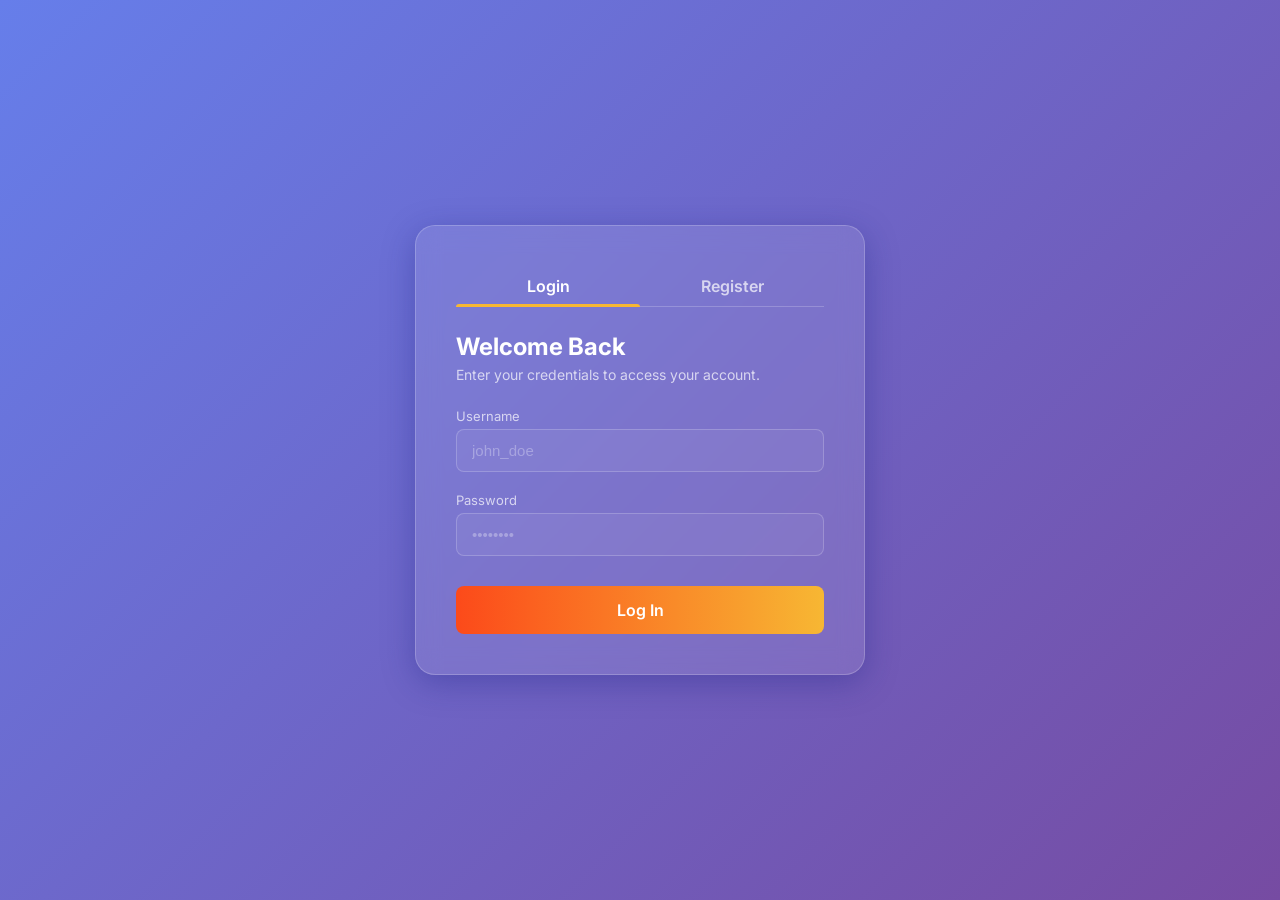
==== frontend/index.html @ 12993557 "modifiled reading and CSV data storage" ====
<!DOCTYPE html>
<html lang="en">

<head>
    <meta charset="UTF-8">
    <meta name="viewport" content="width=device-width, initial-scale=1.0">
    <title>Expense Automation System</title>
    <link href="https://fonts.googleapis.com/css2?family=Inter:wght@400;500;600;700&display=swap" rel="stylesheet">
    <link rel="stylesheet" href="style.css">
</head>

<body>
    <div class="glass-container" id="auth-container">
        <!-- Notification Area -->
        <div id="notification" class="notification hidden"></div>

        <!-- Tab Navigation for Login / Register -->
        <div class="tabs">
            <button class="tab-btn active" id="tab-login" onclick="switchTab('login')">Login</button>
            <button class="tab-btn" id="tab-register" onclick="switchTab('register')">Register</button>
        </div>

        <!-- Login Form -->
        <form id="login-form" class="auth-form active">
            <h2>Welcome Back</h2>
            <p class="subtitle">Enter your credentials to access your account.</p>
            <div class="input-group">
                <label for="login-username">Username</label>
                <input type="text" id="login-username" required placeholder="john_doe">
            </div>
            <div class="input-group">
                <label for="login-password">Password</label>
                <input type="password" id="login-password" required placeholder="••••••••">
            </div>
            <button type="submit" class="primary-btn">Log In</button>
        </form>

        <!-- Register Form -->
        <form id="register-form" class="auth-form hidden">
            <h2>Create Account</h2>
            <p class="subtitle">Join to start automating your expenses.</p>
            <div class="input-group">
                <label for="reg-username">Username</label>
                <input type="text" id="reg-username" required placeholder="Choose a username">
            </div>
            <div class="input-group">
                <label for="reg-password">Password</label>
                <input type="password" id="reg-password" required placeholder="Create a strong password">
            </div>
            <button type="submit" class="primary-btn">Sign Up</button>
        </form>
    </div>

    <!-- Dashboard Container (Hidden until logged in) -->
    <div class="glass-container hidden" id="dashboard-container">
        <div class="dashboard-header">
            <h2>Expense Dashboard</h2>
            <button id="logout-btn" class="secondary-btn" onclick="logout()">Log Out</button>
        </div>

        <div class="upload-section">
            <h3>Upload Transactions</h3>
            <p>Upload your bank statement (CSV file) to identify recurring subscriptions.</p>

            <form id="upload-form">
                <div class="file-drop-area">
                    <span class="file-msg">Choose a CSV file or drag it here</span>
                    <input class="file-input" type="file" id="csv-file" accept=".csv" required>
                </div>
                <button type="submit" class="primary-btn" id="upload-btn">Upload and Process</button>
            </form>
            <div id="upload-status" class="status-msg"></div>
        </div>

    </div>

    <script src="app.js"></script>
</body>

</html>
---- frontend/style.css ----
:root {
    --bg-gradient: linear-gradient(135deg, #667eea 0%, #764ba2 100%);
    --glass-bg: rgba(255, 255, 255, 0.1);
    --glass-border: rgba(255, 255, 255, 0.2);
    --glass-shadow: 0 8px 32px 0 rgba(31, 38, 135, 0.37);
    --text-primary: #ffffff;
    --text-secondary: rgba(255, 255, 255, 0.7);
    --accent-color: #f7b733;
    --btn-primary: linear-gradient(90deg, #fc4a1a 0%, #f7b733 100%);
    --error-color: #ff4b4b;
    --success-color: #00d2ff;
}

* {
    box-sizing: border-box;
    margin: 0;
    padding: 0;
}

body {
    font-family: 'Inter', sans-serif;
    background: var(--bg-gradient);
    min-height: 100vh;
    display: flex;
    justify-content: center;
    align-items: center;
    color: var(--text-primary);
}

/* Glassmorphism Containers */
.glass-container {
    background: var(--glass-bg);
    backdrop-filter: blur(12px);
    -webkit-backdrop-filter: blur(12px);
    border-radius: 20px;
    border: 1px solid var(--glass-border);
    box-shadow: var(--glass-shadow);
    padding: 40px;
    width: 100%;
    max-width: 450px;
    transition: all 0.3s ease-in-out;
}

#dashboard-container {
    max-width: 600px;
}

/* Typography */
h2 {
    font-size: 24px;
    font-weight: 700;
    margin-bottom: 5px;
}

.subtitle {
    font-size: 14px;
    color: var(--text-secondary);
    margin-bottom: 25px;
}

/* Tabs */
.tabs {
    display: flex;
    margin-bottom: 25px;
    border-bottom: 1px solid var(--glass-border);
}

.tab-btn {
    flex: 1;
    background: transparent;
    border: none;
    color: var(--text-secondary);
    padding: 10px 0;
    font-size: 16px;
    font-weight: 600;
    cursor: pointer;
    transition: 0.3s;
    position: relative;
}

.tab-btn.active {
    color: var(--text-primary);
}

.tab-btn.active::after {
    content: '';
    position: absolute;
    bottom: -1px;
    left: 0;
    width: 100%;
    height: 3px;
    background: var(--accent-color);
    border-radius: 3px 3px 0 0;
}

/* Forms */
.auth-form {
    display: flex;
    flex-direction: column;
}

.auth-form.hidden {
    display: none;
}

.hidden {
    display: none !important;
}

.input-group {
    display: flex;
    flex-direction: column;
    margin-bottom: 20px;
}

.input-group label {
    font-size: 13px;
    margin-bottom: 5px;
    color: var(--text-secondary);
}

.input-group input {
    background: rgba(255, 255, 255, 0.05);
    border: 1px solid rgba(255, 255, 255, 0.2);
    border-radius: 8px;
    padding: 12px 15px;
    color: white;
    font-size: 15px;
    outline: none;
    transition: border-color 0.3s;
}

.input-group input:focus {
    border-color: var(--accent-color);
}

.input-group input::placeholder {
    color: rgba(255, 255, 255, 0.3);
}

/* Buttons */
button {
    font-family: 'Inter', sans-serif;
}

.primary-btn {
    background: var(--btn-primary);
    border: none;
    border-radius: 8px;
    padding: 14px;
    color: white;
    font-size: 16px;
    font-weight: 600;
    cursor: pointer;
    transition: transform 0.2s, box-shadow 0.2s;
    margin-top: 10px;
}

.primary-btn:hover {
    transform: translateY(-2px);
    box-shadow: 0 8px 20px rgba(247, 183, 51, 0.4);
}

.primary-btn:active {
    transform: translateY(0);
}

.secondary-btn {
    background: transparent;
    border: 1px solid var(--text-secondary);
    border-radius: 8px;
    padding: 8px 16px;
    color: var(--text-primary);
    cursor: pointer;
    transition: 0.3s;
}

.secondary-btn:hover {
    background: rgba(255, 255, 255, 0.1);
}

/* Dashboard specific */
.dashboard-header {
    display: flex;
    justify-content: space-between;
    align-items: center;
    margin-bottom: 30px;
    border-bottom: 1px solid var(--glass-border);
    padding-bottom: 15px;
}

/* File Upload Area */
.file-drop-area {
    position: relative;
    display: flex;
    align-items: center;
    justify-content: center;
    max-width: 100%;
    padding: 40px;
    border: 2px dashed rgba(255, 255, 255, 0.4);
    border-radius: 10px;
    transition: 0.2s;
    text-align: center;
    margin: 20px 0;
    background: rgba(255, 255, 255, 0.02);
}

.file-drop-area:hover {
    background: rgba(255, 255, 255, 0.05);
    border-color: var(--text-primary);
}

.file-input {
    position: absolute;
    left: 0;
    top: 0;
    height: 100%;
    width: 100%;
    cursor: pointer;
    opacity: 0;
}

.file-msg {
    font-size: 15px;
    font-weight: 500;
}

.status-msg {
    margin-top: 15px;
    font-size: 14px;
    text-align: center;
}

.status-success {
    color: var(--success-color);
}

.status-error {
    color: var(--error-color);
}

/* Notification pop in */
.notification {
    padding: 12px;
    border-radius: 8px;
    margin-bottom: 20px;
    font-size: 14px;
    text-align: center;
}

.notification.error {
    background: rgba(255, 75, 75, 0.2);
    border: 1px solid var(--error-color);
}

.notification.success {
    background: rgba(0, 210, 255, 0.2);
    border: 1px solid var(--success-color);
}
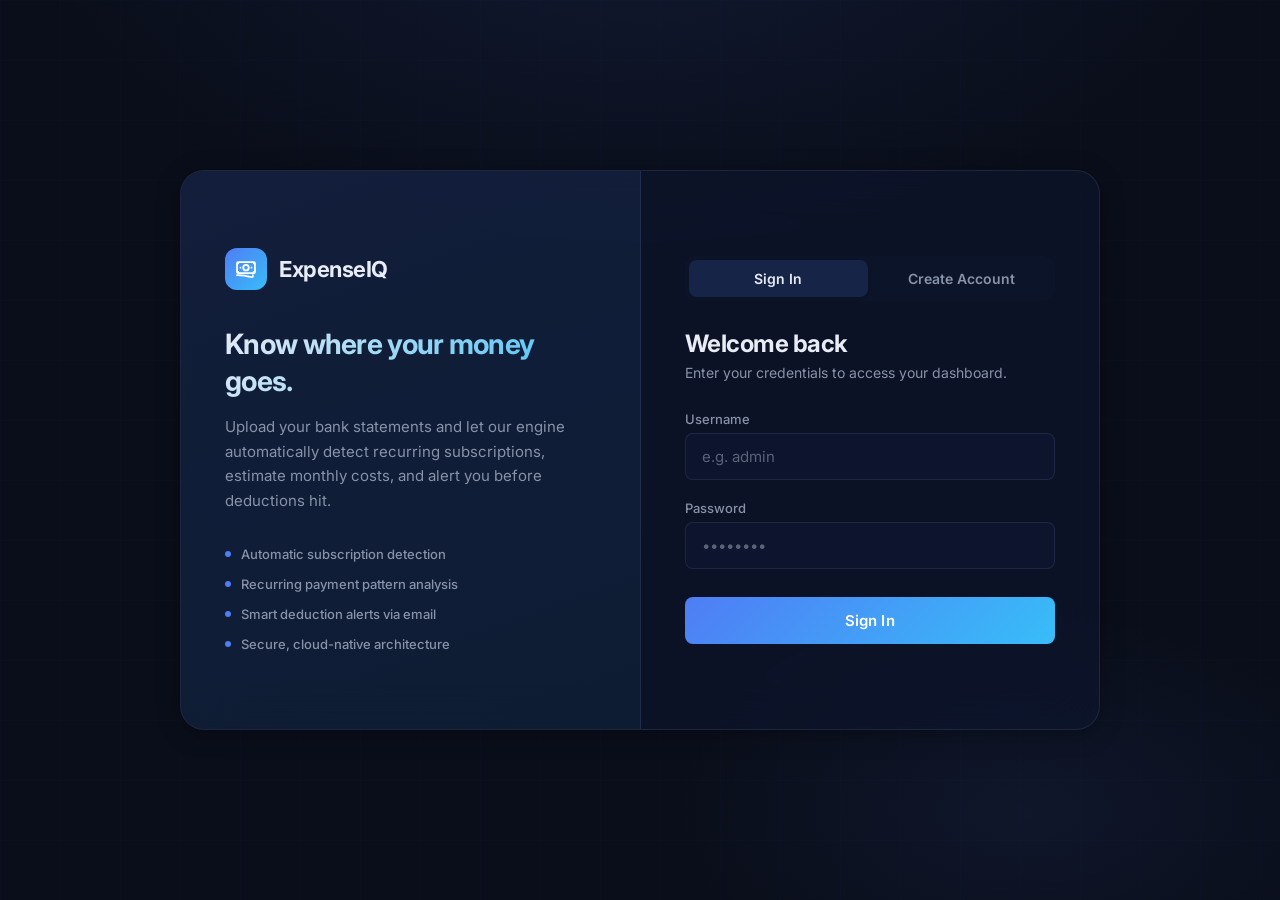
==== commit 0ccb3afa: "fixed ui" ====
--- a/frontend/index.html
+++ b/frontend/index.html
@@ -4,74 +4,331 @@
 <head>
     <meta charset="UTF-8">
     <meta name="viewport" content="width=device-width, initial-scale=1.0">
-    <title>Expense Automation System</title>
-    <link href="https://fonts.googleapis.com/css2?family=Inter:wght@400;500;600;700&display=swap" rel="stylesheet">
+    <title>ExpenseIQ — Smart Subscription Tracker</title>
+    <meta name="description" content="Automatically detect and track recurring subscriptions from your bank statements. Cloud-powered financial intelligence.">
     <link rel="stylesheet" href="style.css">
+    <style>
+        /* ── Auth Page Layout ──────────────────────────────── */
+        body.auth-page {
+            display: flex;
+            justify-content: center;
+            align-items: center;
+            min-height: 100vh;
+            padding: 24px;
+        }
+
+        .auth-layout {
+            position: relative;
+            z-index: 1;
+            display: flex;
+            width: 100%;
+            max-width: 920px;
+            min-height: 560px;
+            background: var(--bg-card);
+            backdrop-filter: blur(24px) saturate(1.2);
+            -webkit-backdrop-filter: blur(24px) saturate(1.2);
+            border: 1px solid var(--border-subtle);
+            border-radius: var(--radius-xl);
+            box-shadow: var(--card-shadow);
+            overflow: hidden;
+        }
+
+        /* Left Panel — Branding */
+        .auth-brand {
+            flex: 1;
+            display: flex;
+            flex-direction: column;
+            justify-content: center;
+            padding: 48px 44px;
+            background:
+                linear-gradient(160deg, rgba(79, 125, 245, 0.10) 0%, rgba(56, 189, 248, 0.06) 100%);
+            border-right: 1px solid var(--border-subtle);
+        }
+
+        .brand-logo {
+            display: flex;
+            align-items: center;
+            gap: 12px;
+            margin-bottom: 36px;
+        }
+
+        .brand-icon {
+            width: 42px;
+            height: 42px;
+            background: var(--accent-gradient);
+            border-radius: var(--radius-md);
+            display: flex;
+            align-items: center;
+            justify-content: center;
+            flex-shrink: 0;
+        }
+
+        .brand-icon svg {
+            width: 22px;
+            height: 22px;
+            stroke: #fff;
+            stroke-width: 2;
+            fill: none;
+        }
+
+        .brand-name {
+            font-size: 1.375rem;
+            font-weight: 700;
+            letter-spacing: -0.02em;
+        }
+
+        .brand-tagline {
+            font-size: 1.75rem;
+            font-weight: 700;
+            line-height: 1.3;
+            letter-spacing: -0.025em;
+            margin-bottom: 16px;
+            background: linear-gradient(135deg, var(--text-primary) 0%, var(--accent-cyan) 100%);
+            -webkit-background-clip: text;
+            -webkit-text-fill-color: transparent;
+            background-clip: text;
+        }
+
+        .brand-desc {
+            font-size: 0.9375rem;
+            color: var(--text-secondary);
+            line-height: 1.65;
+            max-width: 340px;
+        }
+
+        .brand-features {
+            list-style: none;
+            margin-top: 32px;
+            display: flex;
+            flex-direction: column;
+            gap: 14px;
+        }
+
+        .brand-features li {
+            display: flex;
+            align-items: center;
+            gap: 10px;
+            font-size: 0.8125rem;
+            color: var(--text-secondary);
+            font-weight: 500;
+        }
+
+        .feature-dot {
+            width: 6px;
+            height: 6px;
+            border-radius: 50%;
+            background: var(--accent-blue);
+            flex-shrink: 0;
+        }
+
+        /* Right Panel — Form */
+        .auth-form-panel {
+            flex: 1;
+            display: flex;
+            flex-direction: column;
+            justify-content: center;
+            padding: 48px 44px;
+        }
+
+        .auth-form-panel .glass-container {
+            max-width: 100%;
+            padding: 0;
+            background: transparent;
+            border: none;
+            box-shadow: none;
+            backdrop-filter: none;
+        }
+
+        /* ── Onboarding Upload (shown once after registration) ── */
+        .onboarding-panel {
+            position: relative;
+            z-index: 1;
+            width: 100%;
+            max-width: 560px;
+            background: var(--bg-card);
+            backdrop-filter: blur(24px) saturate(1.2);
+            border: 1px solid var(--border-subtle);
+            border-radius: var(--radius-xl);
+            box-shadow: var(--card-shadow);
+            padding: 48px 44px;
+        }
+
+        .onboarding-panel h2 {
+            margin-bottom: 4px;
+        }
+
+        .onboarding-step {
+            display: flex;
+            align-items: center;
+            gap: 8px;
+            margin-bottom: 8px;
+            font-size: 0.75rem;
+            font-weight: 600;
+            text-transform: uppercase;
+            letter-spacing: 0.06em;
+            color: var(--accent-blue);
+        }
+
+        .step-badge {
+            display: inline-flex;
+            align-items: center;
+            justify-content: center;
+            width: 22px;
+            height: 22px;
+            border-radius: 50%;
+            background: rgba(79, 125, 245, 0.15);
+            font-size: 0.6875rem;
+        }
+
+        .skip-link {
+            display: inline-block;
+            margin-top: 12px;
+            font-size: 0.8125rem;
+            color: var(--text-muted);
+            text-decoration: none;
+            cursor: pointer;
+            transition: color 0.2s ease;
+        }
+
+        .skip-link:hover {
+            color: var(--text-primary);
+        }
+
+        /* ── Responsive ──────────────────────────────────── */
+        @media (max-width: 780px) {
+            .auth-layout {
+                flex-direction: column;
+                max-width: 460px;
+                min-height: auto;
+            }
+
+            .auth-brand {
+                padding: 32px 28px 24px;
+                border-right: none;
+                border-bottom: 1px solid var(--border-subtle);
+            }
+
+            .brand-tagline {
+                font-size: 1.375rem;
+            }
+
+            .brand-features {
+                display: none;
+            }
+
+            .auth-form-panel {
+                padding: 28px;
+            }
+
+            .onboarding-panel {
+                margin: 16px;
+                padding: 28px 22px;
+            }
+        }
+    </style>
 </head>
 
-<body>
-    <div class="glass-container" id="auth-container">
-        <!-- Notification Area -->
-        <div id="notification" class="notification hidden"></div>
-
-        <!-- Tab Navigation for Login / Register -->
-        <div class="tabs">
-            <button class="tab-btn active" id="tab-login" onclick="switchTab('login')">Login</button>
-            <button class="tab-btn" id="tab-register" onclick="switchTab('register')">Register</button>
+<body class="auth-page">
+
+    <!-- ═══════════════════════════════════════════════════
+         SCREEN 1: Auth Layout (Login / Register)
+         Visible by default. Hidden once logged in.
+    ═══════════════════════════════════════════════════ -->
+    <div class="auth-layout" id="auth-layout">
+        <!-- Left Panel: Branding -->
+        <div class="auth-brand">
+            <div class="brand-logo">
+                <div class="brand-icon">
+                    <svg viewBox="0 0 24 24">
+                        <path stroke-linecap="round" stroke-linejoin="round"
+                            d="M2.25 18.75a60.07 60.07 0 0 1 15.797 2.101c.727.198 1.453-.342 1.453-1.096V18.75M3.75 4.5v.75A.75.75 0 0 1 3 6h-.75m0 0v-.375c0-.621.504-1.125 1.125-1.125H20.25M2.25 6v9m18-10.5v.75c0 .414.336.75.75.75h.75m-1.5-1.5h.375c.621 0 1.125.504 1.125 1.125v9.75c0 .621-.504 1.125-1.125 1.125h-.375m1.5-1.5H21a.75.75 0 0 0-.75.75v.75m0 0H3.75m0 0h-.375a1.125 1.125 0 0 1-1.125-1.125V15m1.5 1.5v-.75A.75.75 0 0 0 3 15h-.75M15 10.5a3 3 0 1 1-6 0 3 3 0 0 1 6 0Zm3 0h.008v.008H18V10.5Zm-12 0h.008v.008H6V10.5Z" />
+                    </svg>
+                </div>
+                <span class="brand-name">ExpenseIQ</span>
+            </div>
+
+            <h1 class="brand-tagline">Know where your money goes.</h1>
+            <p class="brand-desc">
+                Upload your bank statements and let our engine automatically detect recurring subscriptions, estimate monthly costs, and alert you before deductions hit.
+            </p>
+
+            <ul class="brand-features">
+                <li><span class="feature-dot"></span>Automatic subscription detection</li>
+                <li><span class="feature-dot"></span>Recurring payment pattern analysis</li>
+                <li><span class="feature-dot"></span>Smart deduction alerts via email</li>
+                <li><span class="feature-dot"></span>Secure, cloud-native architecture</li>
+            </ul>
         </div>
 
-        <!-- Login Form -->
-        <form id="login-form" class="auth-form active">
-            <h2>Welcome Back</h2>
-            <p class="subtitle">Enter your credentials to access your account.</p>
-            <div class="input-group">
-                <label for="login-username">Username</label>
-                <input type="text" id="login-username" required placeholder="john_doe">
+        <!-- Right Panel: Auth Forms -->
+        <div class="auth-form-panel">
+            <div class="glass-container" id="auth-container">
+                <!-- Notification -->
+                <div id="notification" class="notification hidden"></div>
+
+                <!-- Tab Navigation -->
+                <div class="tabs">
+                    <button class="tab-btn active" id="tab-login" onclick="switchTab('login')">Sign In</button>
+                    <button class="tab-btn" id="tab-register" onclick="switchTab('register')">Create Account</button>
+                </div>
+
+                <!-- Login Form -->
+                <form id="login-form" class="auth-form active">
+                    <h2>Welcome back</h2>
+                    <p class="subtitle">Enter your credentials to access your dashboard.</p>
+                    <div class="input-group">
+                        <label for="login-username">Username</label>
+                        <input type="text" id="login-username" required placeholder="e.g. admin" autocomplete="username">
+                    </div>
+                    <div class="input-group">
+                        <label for="login-password">Password</label>
+                        <input type="password" id="login-password" required placeholder="••••••••" autocomplete="current-password">
+                    </div>
+                    <button type="submit" class="primary-btn" id="login-btn">Sign In</button>
+                </form>
+
+                <!-- Register Form -->
+                <form id="register-form" class="auth-form hidden">
+                    <h2>Get started</h2>
+                    <p class="subtitle">Create an account to begin tracking subscriptions.</p>
+                    <div class="input-group">
+                        <label for="reg-username">Username</label>
+                        <input type="text" id="reg-username" required placeholder="Choose a username" autocomplete="username">
+                    </div>
+                    <div class="input-group">
+                        <label for="reg-password">Password</label>
+                        <input type="password" id="reg-password" required placeholder="Create a password" autocomplete="new-password">
+                    </div>
+                    <button type="submit" class="primary-btn" id="register-btn">Create Account</button>
+                </form>
             </div>
-            <div class="input-group">
-                <label for="login-password">Password</label>
-                <input type="password" id="login-password" required placeholder="••••••••">
+        </div>
+    </div>
+
+
+    <!-- ═══════════════════════════════════════════════════
+         SCREEN 2: One-Time Onboarding Upload
+         Shown ONLY after first registration.
+         Hidden for returning users who log in.
+    ═══════════════════════════════════════════════════ -->
+    <div class="onboarding-panel hidden" id="onboarding-panel">
+        <div class="onboarding-step">
+            <span class="step-badge">2</span>
+            Final Step — Import Data
+        </div>
+        <h2>Upload your bank statement</h2>
+        <p class="subtitle">Upload a CSV export from your bank so we can detect your recurring subscriptions.</p>
+
+        <form id="upload-form">
+            <div class="file-drop-area">
+                <span class="file-msg">Choose a CSV file or drag it here</span>
+                <input class="file-input" type="file" id="csv-file" accept=".csv" required>
             </div>
-            <button type="submit" class="primary-btn">Log In</button>
+            <button type="submit" class="primary-btn" id="upload-btn">Upload &amp; Analyze</button>
         </form>
-
-        <!-- Register Form -->
-        <form id="register-form" class="auth-form hidden">
-            <h2>Create Account</h2>
-            <p class="subtitle">Join to start automating your expenses.</p>
-            <div class="input-group">
-                <label for="reg-username">Username</label>
-                <input type="text" id="reg-username" required placeholder="Choose a username">
-            </div>
-            <div class="input-group">
-                <label for="reg-password">Password</label>
-                <input type="password" id="reg-password" required placeholder="Create a strong password">
-            </div>
-            <button type="submit" class="primary-btn">Sign Up</button>
-        </form>
-    </div>
-
-    <!-- Dashboard Container (Hidden until logged in) -->
-    <div class="glass-container hidden" id="dashboard-container">
-        <div class="dashboard-header">
-            <h2>Expense Dashboard</h2>
-            <button id="logout-btn" class="secondary-btn" onclick="logout()">Log Out</button>
-        </div>
-
-        <div class="upload-section">
-            <h3>Upload Transactions</h3>
-            <p>Upload your bank statement (CSV file) to identify recurring subscriptions.</p>
-
-            <form id="upload-form">
-                <div class="file-drop-area">
-                    <span class="file-msg">Choose a CSV file or drag it here</span>
-                    <input class="file-input" type="file" id="csv-file" accept=".csv" required>
-                </div>
-                <button type="submit" class="primary-btn" id="upload-btn">Upload and Process</button>
-            </form>
-            <div id="upload-status" class="status-msg"></div>
-        </div>
-
+        <div id="upload-status" class="status-msg"></div>
+
+        <a class="skip-link" id="skip-upload" onclick="skipOnboarding()">Skip for now — I'll do this later →</a>
     </div>
 
     <script src="app.js"></script>
--- a/frontend/style.css
+++ b/frontend/style.css
@@ -1,68 +1,137 @@
+/* ============================================================
+   EXPENSE AUTOMATION — Base Design System
+   Color: Deep Navy → Indigo gradient, clean + premium
+   ============================================================ */
+
+@import url('https://fonts.googleapis.com/css2?family=Inter:wght@300;400;500;600;700;800&display=swap');
+
 :root {
-    --bg-gradient: linear-gradient(135deg, #667eea 0%, #764ba2 100%);
-    --glass-bg: rgba(255, 255, 255, 0.1);
-    --glass-border: rgba(255, 255, 255, 0.2);
-    --glass-shadow: 0 8px 32px 0 rgba(31, 38, 135, 0.37);
-    --text-primary: #ffffff;
-    --text-secondary: rgba(255, 255, 255, 0.7);
-    --accent-color: #f7b733;
-    --btn-primary: linear-gradient(90deg, #fc4a1a 0%, #f7b733 100%);
-    --error-color: #ff4b4b;
-    --success-color: #00d2ff;
-}
-
-* {
+    /* Background */
+    --bg-primary: #0a0e1a;
+    --bg-secondary: #0f1629;
+    --bg-card: rgba(15, 22, 45, 0.65);
+    --bg-elevated: rgba(22, 33, 62, 0.55);
+    --bg-input: rgba(15, 23, 50, 0.6);
+
+    /* Accent & Brand */
+    --accent-blue: #4f7df5;
+    --accent-blue-light: #6b93ff;
+    --accent-cyan: #38bdf8;
+    --accent-green: #34d399;
+    --accent-red: #f87171;
+    --accent-amber: #fbbf24;
+    --accent-gradient: linear-gradient(135deg, #4f7df5 0%, #38bdf8 100%);
+
+    /* Text */
+    --text-primary: #e8ecf4;
+    --text-secondary: #8892a8;
+    --text-muted: #5a6378;
+
+    /* Borders & Surfaces */
+    --border-subtle: rgba(71, 85, 120, 0.3);
+    --border-active: rgba(79, 125, 245, 0.45);
+    --glass-shadow: 0 8px 32px rgba(0, 0, 0, 0.35);
+    --card-shadow: 0 4px 24px rgba(0, 0, 0, 0.25), 0 1px 4px rgba(0, 0, 0, 0.15);
+
+    /* Radii */
+    --radius-sm: 8px;
+    --radius-md: 12px;
+    --radius-lg: 18px;
+    --radius-xl: 24px;
+}
+
+/* ── Reset ───────────────────────────────────────────── */
+*,
+*::before,
+*::after {
     box-sizing: border-box;
     margin: 0;
     padding: 0;
 }
 
+html {
+    font-size: 16px;
+    -webkit-font-smoothing: antialiased;
+    -moz-osx-font-smoothing: grayscale;
+}
+
 body {
-    font-family: 'Inter', sans-serif;
-    background: var(--bg-gradient);
+    font-family: 'Inter', -apple-system, BlinkMacSystemFont, sans-serif;
+    background: var(--bg-primary);
+    background-image:
+        radial-gradient(ellipse 80% 60% at 50% -10%, rgba(56, 90, 180, 0.15) 0%, transparent 60%),
+        radial-gradient(ellipse 50% 40% at 80% 90%, rgba(79, 125, 245, 0.08) 0%, transparent 55%);
     min-height: 100vh;
     display: flex;
     justify-content: center;
     align-items: center;
     color: var(--text-primary);
-}
-
-/* Glassmorphism Containers */
+    overflow-x: hidden;
+}
+
+/* Subtle grid overlay for depth */
+body::before {
+    content: '';
+    position: fixed;
+    inset: 0;
+    background-image:
+        linear-gradient(rgba(79, 125, 245, 0.02) 1px, transparent 1px),
+        linear-gradient(90deg, rgba(79, 125, 245, 0.02) 1px, transparent 1px);
+    background-size: 60px 60px;
+    pointer-events: none;
+    z-index: 0;
+}
+
+/* ── Glass Container ────────────────────────────────── */
 .glass-container {
-    background: var(--glass-bg);
-    backdrop-filter: blur(12px);
-    -webkit-backdrop-filter: blur(12px);
-    border-radius: 20px;
-    border: 1px solid var(--glass-border);
-    box-shadow: var(--glass-shadow);
-    padding: 40px;
+    position: relative;
+    z-index: 1;
+    background: var(--bg-card);
+    backdrop-filter: blur(20px) saturate(1.2);
+    -webkit-backdrop-filter: blur(20px) saturate(1.2);
+    border-radius: var(--radius-xl);
+    border: 1px solid var(--border-subtle);
+    box-shadow: var(--card-shadow);
+    padding: 44px;
     width: 100%;
-    max-width: 450px;
-    transition: all 0.3s ease-in-out;
+    max-width: 460px;
 }
 
 #dashboard-container {
-    max-width: 600px;
-}
-
-/* Typography */
+    max-width: 640px;
+}
+
+/* ── Typography ──────────────────────────────────────── */
 h2 {
-    font-size: 24px;
+    font-size: 1.5rem;
     font-weight: 700;
-    margin-bottom: 5px;
+    letter-spacing: -0.02em;
+    margin-bottom: 4px;
+    color: var(--text-primary);
+}
+
+h3 {
+    font-size: 1.125rem;
+    font-weight: 600;
+    letter-spacing: -0.01em;
+    color: var(--text-primary);
 }
 
 .subtitle {
-    font-size: 14px;
-    color: var(--text-secondary);
-    margin-bottom: 25px;
-}
-
-/* Tabs */
+    font-size: 0.875rem;
+    color: var(--text-secondary);
+    margin-bottom: 28px;
+    line-height: 1.5;
+}
+
+/* ── Tabs ────────────────────────────────────────────── */
 .tabs {
     display: flex;
-    margin-bottom: 25px;
-    border-bottom: 1px solid var(--glass-border);
+    gap: 4px;
+    margin-bottom: 28px;
+    background: rgba(15, 22, 45, 0.5);
+    border-radius: var(--radius-md);
+    padding: 4px;
 }
 
 .tab-btn {
@@ -71,143 +140,172 @@
     border: none;
     color: var(--text-secondary);
     padding: 10px 0;
-    font-size: 16px;
+    font-size: 0.875rem;
+    font-weight: 600;
+    font-family: 'Inter', sans-serif;
+    cursor: pointer;
+    border-radius: var(--radius-sm);
+    transition: color 0.2s ease, background 0.2s ease;
+}
+
+.tab-btn:hover {
+    color: var(--text-primary);
+}
+
+.tab-btn.active {
+    color: var(--text-primary);
+    background: rgba(79, 125, 245, 0.15);
+    box-shadow: 0 1px 3px rgba(0, 0, 0, 0.1);
+}
+
+/* ── Forms ────────────────────────────────────────────── */
+.auth-form {
+    display: flex;
+    flex-direction: column;
+}
+
+.auth-form.hidden {
+    display: none;
+}
+
+.hidden {
+    display: none !important;
+}
+
+.input-group {
+    display: flex;
+    flex-direction: column;
+    margin-bottom: 20px;
+}
+
+.input-group label {
+    font-size: 0.8125rem;
+    font-weight: 500;
+    margin-bottom: 6px;
+    color: var(--text-secondary);
+    letter-spacing: 0.01em;
+}
+
+.input-group input {
+    background: var(--bg-input);
+    border: 1px solid var(--border-subtle);
+    border-radius: var(--radius-sm);
+    padding: 13px 16px;
+    color: var(--text-primary);
+    font-size: 0.9375rem;
+    font-family: 'Inter', sans-serif;
+    outline: none;
+    transition: border-color 0.2s ease, box-shadow 0.2s ease;
+}
+
+.input-group input:focus {
+    border-color: var(--accent-blue);
+    box-shadow: 0 0 0 3px rgba(79, 125, 245, 0.12);
+}
+
+.input-group input::placeholder {
+    color: var(--text-muted);
+}
+
+/* ── Buttons ─────────────────────────────────────────── */
+button {
+    font-family: 'Inter', sans-serif;
+}
+
+.primary-btn {
+    background: var(--accent-gradient);
+    border: none;
+    border-radius: var(--radius-sm);
+    padding: 14px;
+    color: #fff;
+    font-size: 0.9375rem;
     font-weight: 600;
     cursor: pointer;
-    transition: 0.3s;
-    position: relative;
-}
-
-.tab-btn.active {
-    color: var(--text-primary);
-}
-
-.tab-btn.active::after {
-    content: '';
-    position: absolute;
-    bottom: -1px;
-    left: 0;
-    width: 100%;
-    height: 3px;
-    background: var(--accent-color);
-    border-radius: 3px 3px 0 0;
-}
-
-/* Forms */
-.auth-form {
-    display: flex;
-    flex-direction: column;
-}
-
-.auth-form.hidden {
-    display: none;
-}
-
-.hidden {
-    display: none !important;
-}
-
-.input-group {
-    display: flex;
-    flex-direction: column;
-    margin-bottom: 20px;
-}
-
-.input-group label {
-    font-size: 13px;
-    margin-bottom: 5px;
-    color: var(--text-secondary);
-}
-
-.input-group input {
-    background: rgba(255, 255, 255, 0.05);
-    border: 1px solid rgba(255, 255, 255, 0.2);
-    border-radius: 8px;
-    padding: 12px 15px;
-    color: white;
-    font-size: 15px;
-    outline: none;
-    transition: border-color 0.3s;
-}
-
-.input-group input:focus {
-    border-color: var(--accent-color);
-}
-
-.input-group input::placeholder {
-    color: rgba(255, 255, 255, 0.3);
-}
-
-/* Buttons */
-button {
-    font-family: 'Inter', sans-serif;
-}
-
-.primary-btn {
-    background: var(--btn-primary);
-    border: none;
-    border-radius: 8px;
-    padding: 14px;
-    color: white;
-    font-size: 16px;
-    font-weight: 600;
-    cursor: pointer;
-    transition: transform 0.2s, box-shadow 0.2s;
-    margin-top: 10px;
+    margin-top: 8px;
+    transition: opacity 0.2s ease, box-shadow 0.2s ease, transform 0.15s ease;
+    letter-spacing: 0.01em;
 }
 
 .primary-btn:hover {
-    transform: translateY(-2px);
-    box-shadow: 0 8px 20px rgba(247, 183, 51, 0.4);
+    opacity: 0.92;
+    box-shadow: 0 4px 18px rgba(79, 125, 245, 0.3);
+    transform: translateY(-1px);
 }
 
 .primary-btn:active {
     transform: translateY(0);
+    opacity: 1;
 }
 
 .secondary-btn {
     background: transparent;
-    border: 1px solid var(--text-secondary);
-    border-radius: 8px;
-    padding: 8px 16px;
-    color: var(--text-primary);
+    border: 1px solid var(--border-subtle);
+    border-radius: var(--radius-sm);
+    padding: 8px 18px;
+    color: var(--text-secondary);
+    font-size: 0.8125rem;
+    font-weight: 500;
     cursor: pointer;
-    transition: 0.3s;
+    transition: color 0.2s ease, border-color 0.2s ease, background 0.2s ease;
 }
 
 .secondary-btn:hover {
-    background: rgba(255, 255, 255, 0.1);
-}
-
-/* Dashboard specific */
+    color: var(--text-primary);
+    border-color: var(--accent-blue);
+    background: rgba(79, 125, 245, 0.06);
+}
+
+/* ── Dashboard Header ────────────────────────────────── */
 .dashboard-header {
     display: flex;
     justify-content: space-between;
     align-items: center;
-    margin-bottom: 30px;
-    border-bottom: 1px solid var(--glass-border);
-    padding-bottom: 15px;
-}
-
-/* File Upload Area */
+    margin-bottom: 32px;
+    border-bottom: 1px solid var(--border-subtle);
+    padding-bottom: 18px;
+}
+
+/* ── Upload / File Drop Zone ─────────────────────────── */
+.upload-section h3 {
+    margin-bottom: 6px;
+}
+
+.upload-section > p {
+    font-size: 0.875rem;
+    color: var(--text-secondary);
+    margin-bottom: 6px;
+}
+
 .file-drop-area {
     position: relative;
     display: flex;
+    flex-direction: column;
     align-items: center;
     justify-content: center;
-    max-width: 100%;
-    padding: 40px;
-    border: 2px dashed rgba(255, 255, 255, 0.4);
-    border-radius: 10px;
-    transition: 0.2s;
+    padding: 42px 20px;
+    border: 2px dashed var(--border-subtle);
+    border-radius: var(--radius-md);
     text-align: center;
-    margin: 20px 0;
-    background: rgba(255, 255, 255, 0.02);
+    margin: 18px 0;
+    background: rgba(15, 22, 45, 0.35);
+    transition: border-color 0.2s ease, background 0.2s ease;
 }
 
 .file-drop-area:hover {
-    background: rgba(255, 255, 255, 0.05);
-    border-color: var(--text-primary);
+    border-color: var(--accent-blue);
+    background: rgba(79, 125, 245, 0.04);
+}
+
+.file-drop-area::before {
+    content: '';
+    display: block;
+    width: 40px;
+    height: 40px;
+    margin-bottom: 12px;
+    background-image: url("data:image/svg+xml,%3Csvg xmlns='http://www.w3.org/2000/svg' fill='none' viewBox='0 0 24 24' stroke-width='1.5' stroke='%234f7df5'%3E%3Cpath stroke-linecap='round' stroke-linejoin='round' d='M3 16.5v2.25A2.25 2.25 0 0 0 5.25 21h13.5A2.25 2.25 0 0 0 21 18.75V16.5m-13.5-9L12 3m0 0 4.5 4.5M12 3v13.5'/%3E%3C/svg%3E");
+    background-size: contain;
+    background-repeat: no-repeat;
+    opacity: 0.7;
 }
 
 .file-input {
@@ -221,39 +319,60 @@
 }
 
 .file-msg {
-    font-size: 15px;
-    font-weight: 500;
-}
-
+    font-size: 0.875rem;
+    font-weight: 500;
+    color: var(--text-secondary);
+}
+
+/* ── Status Messages ─────────────────────────────────── */
 .status-msg {
-    margin-top: 15px;
-    font-size: 14px;
+    margin-top: 14px;
+    font-size: 0.8125rem;
     text-align: center;
+    font-weight: 500;
 }
 
 .status-success {
-    color: var(--success-color);
+    color: var(--accent-green);
 }
 
 .status-error {
-    color: var(--error-color);
-}
-
-/* Notification pop in */
+    color: var(--accent-red);
+}
+
+/* ── Notifications ───────────────────────────────────── */
 .notification {
-    padding: 12px;
-    border-radius: 8px;
+    padding: 12px 16px;
+    border-radius: var(--radius-sm);
     margin-bottom: 20px;
-    font-size: 14px;
+    font-size: 0.8125rem;
     text-align: center;
+    font-weight: 500;
 }
 
 .notification.error {
-    background: rgba(255, 75, 75, 0.2);
-    border: 1px solid var(--error-color);
+    background: rgba(248, 113, 113, 0.1);
+    border: 1px solid rgba(248, 113, 113, 0.3);
+    color: var(--accent-red);
 }
 
 .notification.success {
-    background: rgba(0, 210, 255, 0.2);
-    border: 1px solid var(--success-color);
+    background: rgba(52, 211, 153, 0.1);
+    border: 1px solid rgba(52, 211, 153, 0.3);
+    color: var(--accent-green);
+}
+
+.notification.info {
+    background: rgba(79, 125, 245, 0.1);
+    border: 1px solid rgba(79, 125, 245, 0.25);
+    color: var(--accent-blue-light);
+}
+
+/* ── Responsive ──────────────────────────────────────── */
+@media (max-width: 540px) {
+    .glass-container {
+        margin: 16px;
+        padding: 28px 22px;
+        border-radius: var(--radius-lg);
+    }
 }
